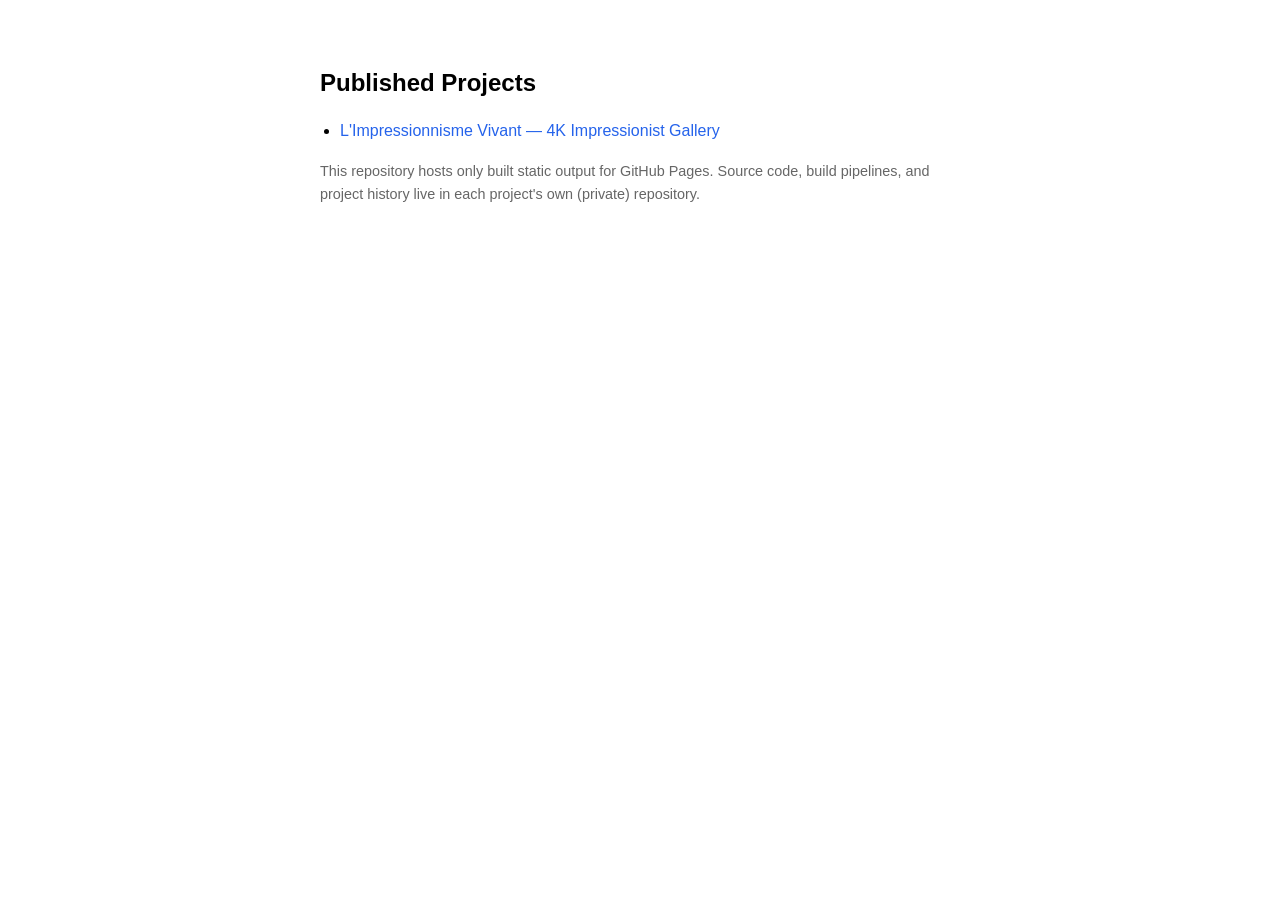
==== index.html @ e75f2860 "init: publish monet-gallery build output Initial population of this repo for hosting built static ou" ====
<!DOCTYPE html>
<html lang="en">
<head>
<meta charset="UTF-8">
<meta name="viewport" content="width=device-width, initial-scale=1.0">
<title>lgtkgtv · Published Projects</title>
<meta name="description" content="Published static sites for lgtkgtv's projects. Source code for each project lives in its own private repository; this repo holds only built output for GitHub Pages hosting.">
<style>
  :root { color-scheme: light dark; }
  body {
    font-family: -apple-system, BlinkMacSystemFont, "Segoe UI", sans-serif;
    max-width: 640px;
    margin: 4rem auto;
    padding: 0 1.5rem;
    line-height: 1.6;
  }
  h1 { font-size: 1.5rem; }
  ul { padding-left: 1.25rem; }
  li { margin: 0.5rem 0; }
  a { color: #2563eb; text-decoration: none; }
  a:hover { text-decoration: underline; }
  p.note { color: #666; font-size: 0.9rem; }
</style>
</head>
<body>
<h1>Published Projects</h1>
<ul>
  <li><a href="./monet-gallery/">L'Impressionnisme Vivant — 4K Impressionist Gallery</a></li>
</ul>
<p class="note">This repository hosts only built static output for GitHub Pages. Source code, build pipelines, and project history live in each project's own (private) repository.</p>
</body>
</html>
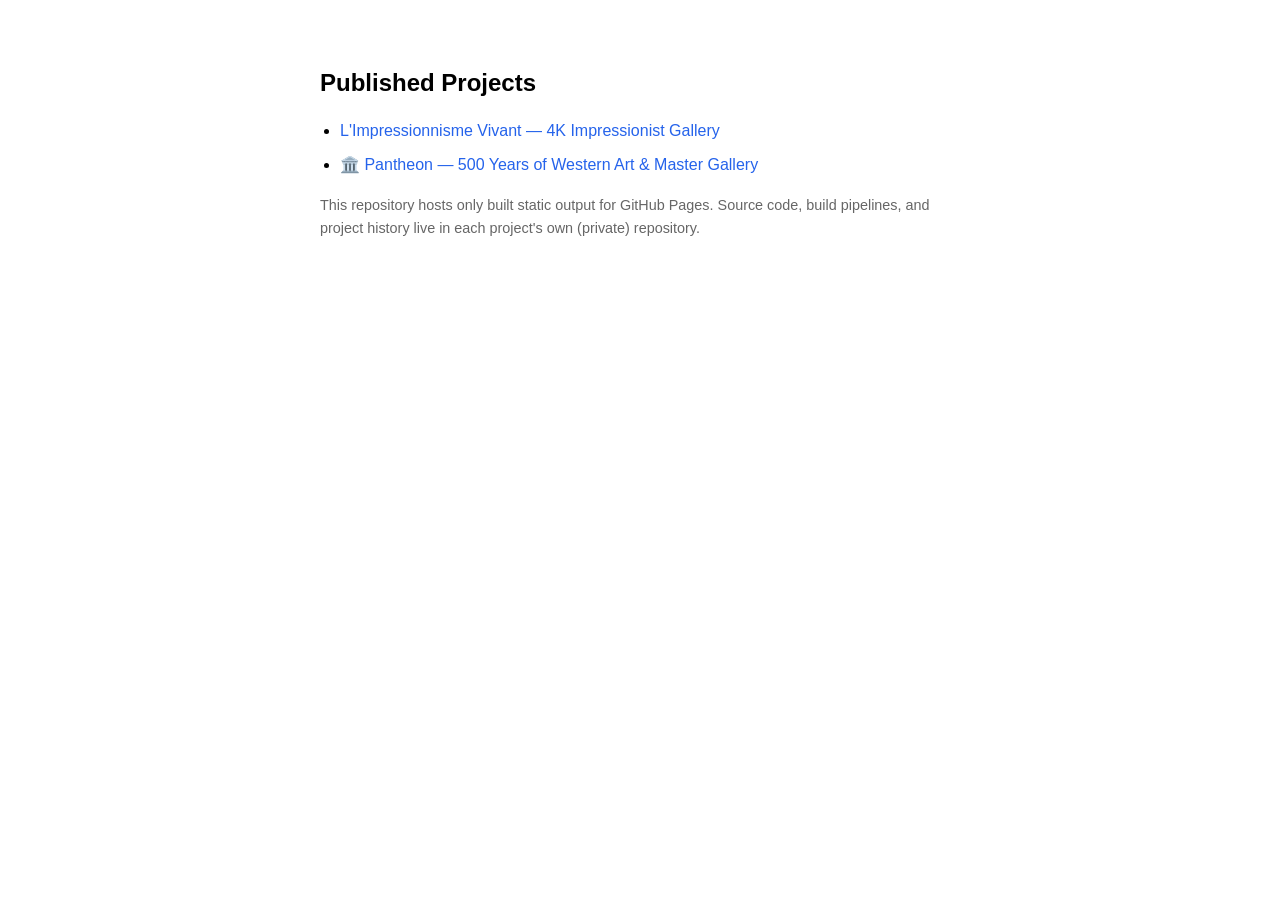
==== commit 5513f350: "feat: publish pantheon-art master exhibition to pub showcase" ====
--- a/index.html
+++ b/index.html
@@ -26,6 +26,7 @@
 <h1>Published Projects</h1>
 <ul>
   <li><a href="./monet-gallery/">L'Impressionnisme Vivant — 4K Impressionist Gallery</a></li>
+  <li><a href="./pantheon-art/">🏛️ Pantheon — 500 Years of Western Art &amp; Master Gallery</a></li>
 </ul>
 <p class="note">This repository hosts only built static output for GitHub Pages. Source code, build pipelines, and project history live in each project's own (private) repository.</p>
 </body>
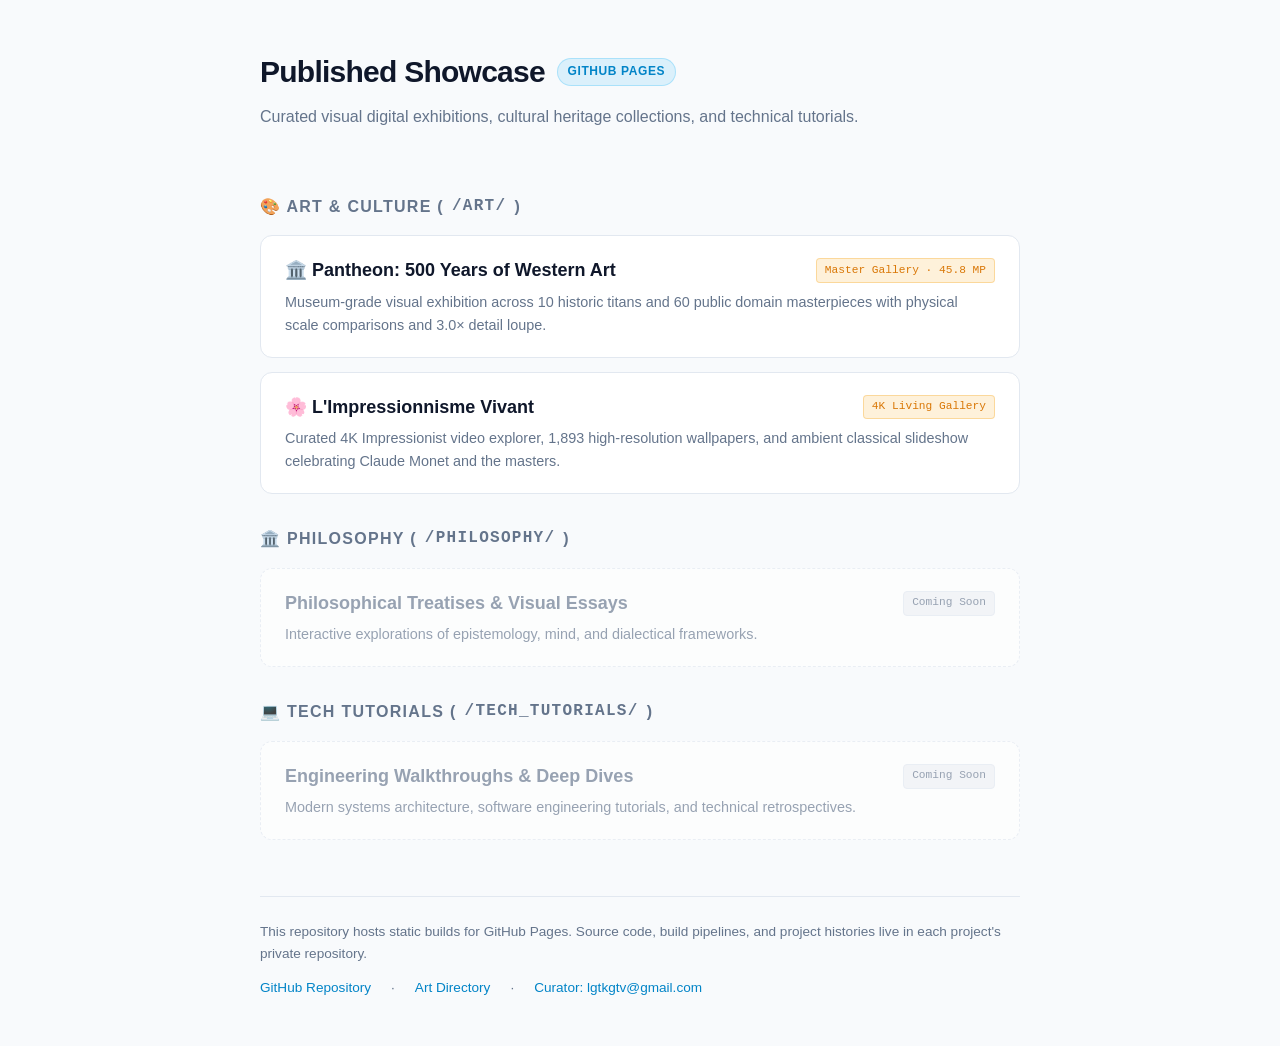
==== commit f22e8d8f: "refactor: reorganize pub into art, philosophy, and tech_tutorials directories" ====
--- a/index.html
+++ b/index.html
@@ -1,33 +1,280 @@
 <!DOCTYPE html>
 <html lang="en">
 <head>
-<meta charset="UTF-8">
-<meta name="viewport" content="width=device-width, initial-scale=1.0">
-<title>lgtkgtv · Published Projects</title>
-<meta name="description" content="Published static sites for lgtkgtv's projects. Source code for each project lives in its own private repository; this repo holds only built output for GitHub Pages hosting.">
-<style>
-  :root { color-scheme: light dark; }
-  body {
-    font-family: -apple-system, BlinkMacSystemFont, "Segoe UI", sans-serif;
-    max-width: 640px;
-    margin: 4rem auto;
-    padding: 0 1.5rem;
-    line-height: 1.6;
-  }
-  h1 { font-size: 1.5rem; }
-  ul { padding-left: 1.25rem; }
-  li { margin: 0.5rem 0; }
-  a { color: #2563eb; text-decoration: none; }
-  a:hover { text-decoration: underline; }
-  p.note { color: #666; font-size: 0.9rem; }
-</style>
+  <meta charset="UTF-8">
+  <meta name="viewport" content="width=device-width, initial-scale=1.0">
+  <title>lgtkgtv · Published Showcase</title>
+  <meta name="description" content="Published static web exhibitions, visual essays, and technical tutorials by lgtkgtv. Hosted on GitHub Pages.">
+  <style>
+    :root {
+      color-scheme: light dark;
+      --bg: #090d16;
+      --surface: #111726;
+      --surface-hover: #172033;
+      --border: #1e293b;
+      --text: #f1f5f9;
+      --text-muted: #94a3b8;
+      --accent: #38bdf8;
+      --accent-hover: #7dd3fc;
+      --gold: #f59e0b;
+    }
+
+    @media (prefers-color-scheme: light) {
+      :root {
+        --bg: #f8fafc;
+        --surface: #ffffff;
+        --surface-hover: #f1f5f9;
+        --border: #e2e8f0;
+        --text: #0f172a;
+        --text-muted: #64748b;
+        --accent: #0284c7;
+        --accent-hover: #0369a1;
+        --gold: #d97706;
+      }
+    }
+
+    * { box-sizing: border-box; margin: 0; padding: 0; }
+    
+    body {
+      font-family: -apple-system, BlinkMacSystemFont, "Segoe UI", Roboto, Helvetica, Arial, sans-serif;
+      background-color: var(--bg);
+      color: var(--text);
+      line-height: 1.6;
+      padding: 3rem 1.5rem;
+      min-height: 100vh;
+      display: flex;
+      flex-direction: column;
+      align-items: center;
+    }
+
+    .container {
+      width: 100%;
+      max-width: 760px;
+    }
+
+    header {
+      margin-bottom: 2.5rem;
+      border-b: 1px solid var(--border);
+      padding-bottom: 1.5rem;
+    }
+
+    .brand {
+      display: flex;
+      align-items: center;
+      gap: 0.75rem;
+      margin-bottom: 0.5rem;
+    }
+
+    .badge {
+      font-size: 0.75rem;
+      font-weight: 600;
+      text-transform: uppercase;
+      letter-spacing: 0.05em;
+      padding: 0.2rem 0.6rem;
+      border-radius: 9999px;
+      background-color: rgba(56, 189, 248, 0.15);
+      color: var(--accent);
+      border: 1px solid rgba(56, 189, 248, 0.3);
+    }
+
+    h1 {
+      font-size: 1.875rem;
+      font-weight: 700;
+      letter-spacing: -0.025em;
+    }
+
+    .lead {
+      color: var(--text-muted);
+      font-size: 1rem;
+      margin-top: 0.5rem;
+    }
+
+    .section-title {
+      font-size: 1rem;
+      font-weight: 600;
+      text-transform: uppercase;
+      letter-spacing: 0.08em;
+      color: var(--text-muted);
+      margin: 2rem 0 1rem 0;
+      display: flex;
+      align-items: center;
+      gap: 0.5rem;
+    }
+
+    .project-grid {
+      display: flex;
+      flex-direction: column;
+      gap: 0.875rem;
+    }
+
+    .card {
+      display: block;
+      background-color: var(--surface);
+      border: 1px solid var(--border);
+      border-radius: 0.75rem;
+      padding: 1.25rem 1.5rem;
+      text-decoration: none;
+      color: inherit;
+      transition: all 0.2s ease;
+    }
+
+    .card:hover {
+      background-color: var(--surface-hover);
+      border-color: var(--accent);
+      transform: translateY(-1px);
+    }
+
+    .card-header {
+      display: flex;
+      align-items: center;
+      justify-content: space-between;
+      margin-bottom: 0.35rem;
+    }
+
+    .card-title {
+      font-size: 1.125rem;
+      font-weight: 600;
+      color: var(--text);
+    }
+
+    .card:hover .card-title {
+      color: var(--accent);
+    }
+
+    .card-tag {
+      font-size: 0.7rem;
+      font-family: monospace;
+      padding: 0.15rem 0.5rem;
+      border-radius: 0.25rem;
+      background-color: rgba(245, 158, 11, 0.15);
+      color: var(--gold);
+      border: 1px solid rgba(245, 158, 11, 0.3);
+    }
+
+    .card-desc {
+      font-size: 0.9rem;
+      color: var(--text-muted);
+    }
+
+    .card-muted {
+      opacity: 0.65;
+      cursor: not-allowed;
+      border-style: dashed;
+    }
+
+    .card-muted:hover {
+      transform: none;
+      background-color: var(--surface);
+      border-color: var(--border);
+    }
+
+    .card-muted .card-title {
+      color: var(--text-muted);
+    }
+
+    footer {
+      margin-top: 3.5rem;
+      padding-top: 1.5rem;
+      border-top: 1px solid var(--border);
+      font-size: 0.85rem;
+      color: var(--text-muted);
+      display: flex;
+      flex-direction: column;
+      gap: 0.75rem;
+      width: 100%;
+      max-width: 760px;
+    }
+
+    .footer-links {
+      display: flex;
+      gap: 1.25rem;
+      flex-wrap: wrap;
+    }
+
+    .footer-links a {
+      color: var(--accent);
+      text-decoration: none;
+    }
+
+    .footer-links a:hover {
+      text-decoration: underline;
+    }
+  </style>
 </head>
 <body>
-<h1>Published Projects</h1>
-<ul>
-  <li><a href="./monet-gallery/">L'Impressionnisme Vivant — 4K Impressionist Gallery</a></li>
-  <li><a href="./pantheon-art/">🏛️ Pantheon — 500 Years of Western Art &amp; Master Gallery</a></li>
-</ul>
-<p class="note">This repository hosts only built static output for GitHub Pages. Source code, build pipelines, and project history live in each project's own (private) repository.</p>
+
+  <main class="container">
+    <header>
+      <div class="brand">
+        <h1>Published Showcase</h1>
+        <span class="badge">GitHub Pages</span>
+      </div>
+      <p class="lead">Curated visual digital exhibitions, cultural heritage collections, and technical tutorials.</p>
+    </header>
+
+    <!-- Art Category -->
+    <section>
+      <h2 class="section-title">🎨 Art &amp; Culture (<code>/art/</code>)</h2>
+      <div class="project-grid">
+
+        <a class="card" href="./art/pantheon-art/">
+          <div class="card-header">
+            <span class="card-title">🏛️ Pantheon: 500 Years of Western Art</span>
+            <span class="card-tag">Master Gallery · 45.8 MP</span>
+          </div>
+          <p class="card-desc">Museum-grade visual exhibition across 10 historic titans and 60 public domain masterpieces with physical scale comparisons and 3.0× detail loupe.</p>
+        </a>
+
+        <a class="card" href="./art/monet-gallery/">
+          <div class="card-header">
+            <span class="card-title">🌸 L'Impressionnisme Vivant</span>
+            <span class="card-tag">4K Living Gallery</span>
+          </div>
+          <p class="card-desc">Curated 4K Impressionist video explorer, 1,893 high-resolution wallpapers, and ambient classical slideshow celebrating Claude Monet and the masters.</p>
+        </a>
+
+      </div>
+    </section>
+
+    <!-- Philosophy Category -->
+    <section>
+      <h2 class="section-title">🏛️ Philosophy (<code>/philosophy/</code>)</h2>
+      <div class="project-grid">
+        <div class="card card-muted">
+          <div class="card-header">
+            <span class="card-title">Philosophical Treatises &amp; Visual Essays</span>
+            <span class="card-tag" style="background-color: rgba(148, 163, 184, 0.15); color: var(--text-muted); border-color: var(--border);">Coming Soon</span>
+          </div>
+          <p class="card-desc">Interactive explorations of epistemology, mind, and dialectical frameworks.</p>
+        </div>
+      </div>
+    </section>
+
+    <!-- Tech Tutorials Category -->
+    <section>
+      <h2 class="section-title">💻 Tech Tutorials (<code>/tech_tutorials/</code>)</h2>
+      <div class="project-grid">
+        <div class="card card-muted">
+          <div class="card-header">
+            <span class="card-title">Engineering Walkthroughs &amp; Deep Dives</span>
+            <span class="card-tag" style="background-color: rgba(148, 163, 184, 0.15); color: var(--text-muted); border-color: var(--border);">Coming Soon</span>
+          </div>
+          <p class="card-desc">Modern systems architecture, software engineering tutorials, and technical retrospectives.</p>
+        </div>
+      </div>
+    </section>
+  </main>
+
+  <footer>
+    <p>This repository hosts static builds for GitHub Pages. Source code, build pipelines, and project histories live in each project's private repository.</p>
+    <div class="footer-links">
+      <a href="https://github.com/lgtkgtv/pub" target="_blank" rel="noopener noreferrer">GitHub Repository</a>
+      <span>·</span>
+      <a href="https://github.com/lgtkgtv/pub/tree/main/art">Art Directory</a>
+      <span>·</span>
+      <a href="mailto:lgtkgtv@gmail.com">Curator: lgtkgtv@gmail.com</a>
+    </div>
+  </footer>
+
 </body>
 </html>
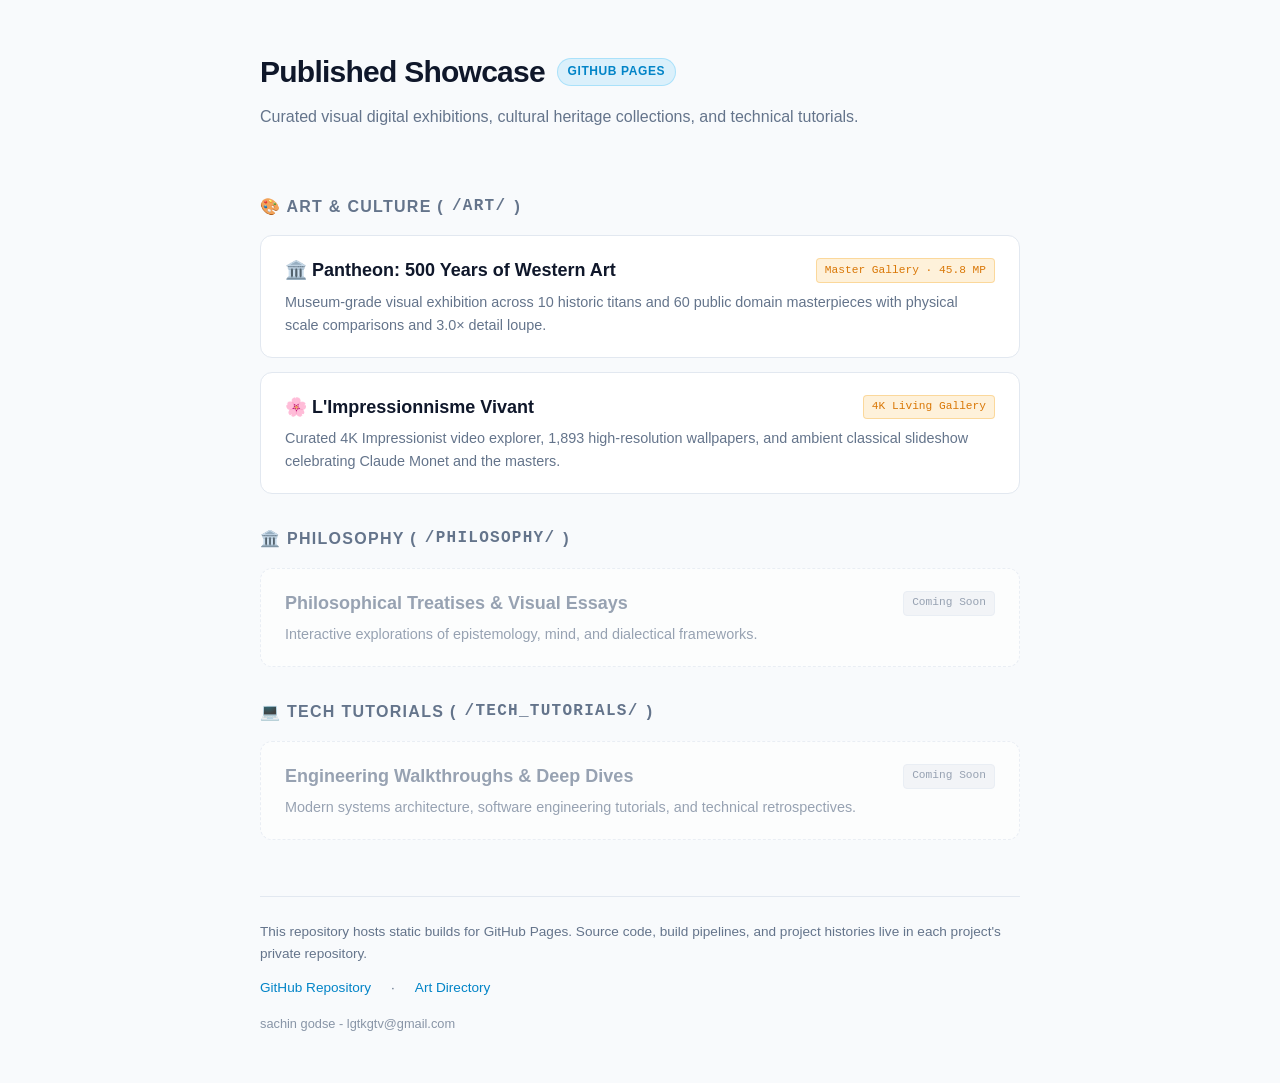
==== commit dcaf599e: "docs: add subtle attribution to sachin godse - lgtkgtv@gmail.com" ====
--- a/index.html
+++ b/index.html
@@ -199,6 +199,22 @@
     .footer-links a:hover {
       text-decoration: underline;
     }
+
+    .attribution {
+      font-size: 0.8rem;
+      color: var(--text-muted);
+      opacity: 0.75;
+      margin-top: 0.25rem;
+    }
+
+    .attribution a {
+      color: inherit;
+      text-decoration: none;
+    }
+
+    .attribution a:hover {
+      text-decoration: underline;
+    }
   </style>
 </head>
 <body>
@@ -271,9 +287,8 @@
       <a href="https://github.com/lgtkgtv/pub" target="_blank" rel="noopener noreferrer">GitHub Repository</a>
       <span>·</span>
       <a href="https://github.com/lgtkgtv/pub/tree/main/art">Art Directory</a>
-      <span>·</span>
-      <a href="mailto:lgtkgtv@gmail.com">Curator: lgtkgtv@gmail.com</a>
     </div>
+    <p class="attribution">sachin godse - <a href="mailto:lgtkgtv@gmail.com">lgtkgtv@gmail.com</a></p>
   </footer>
 
 </body>
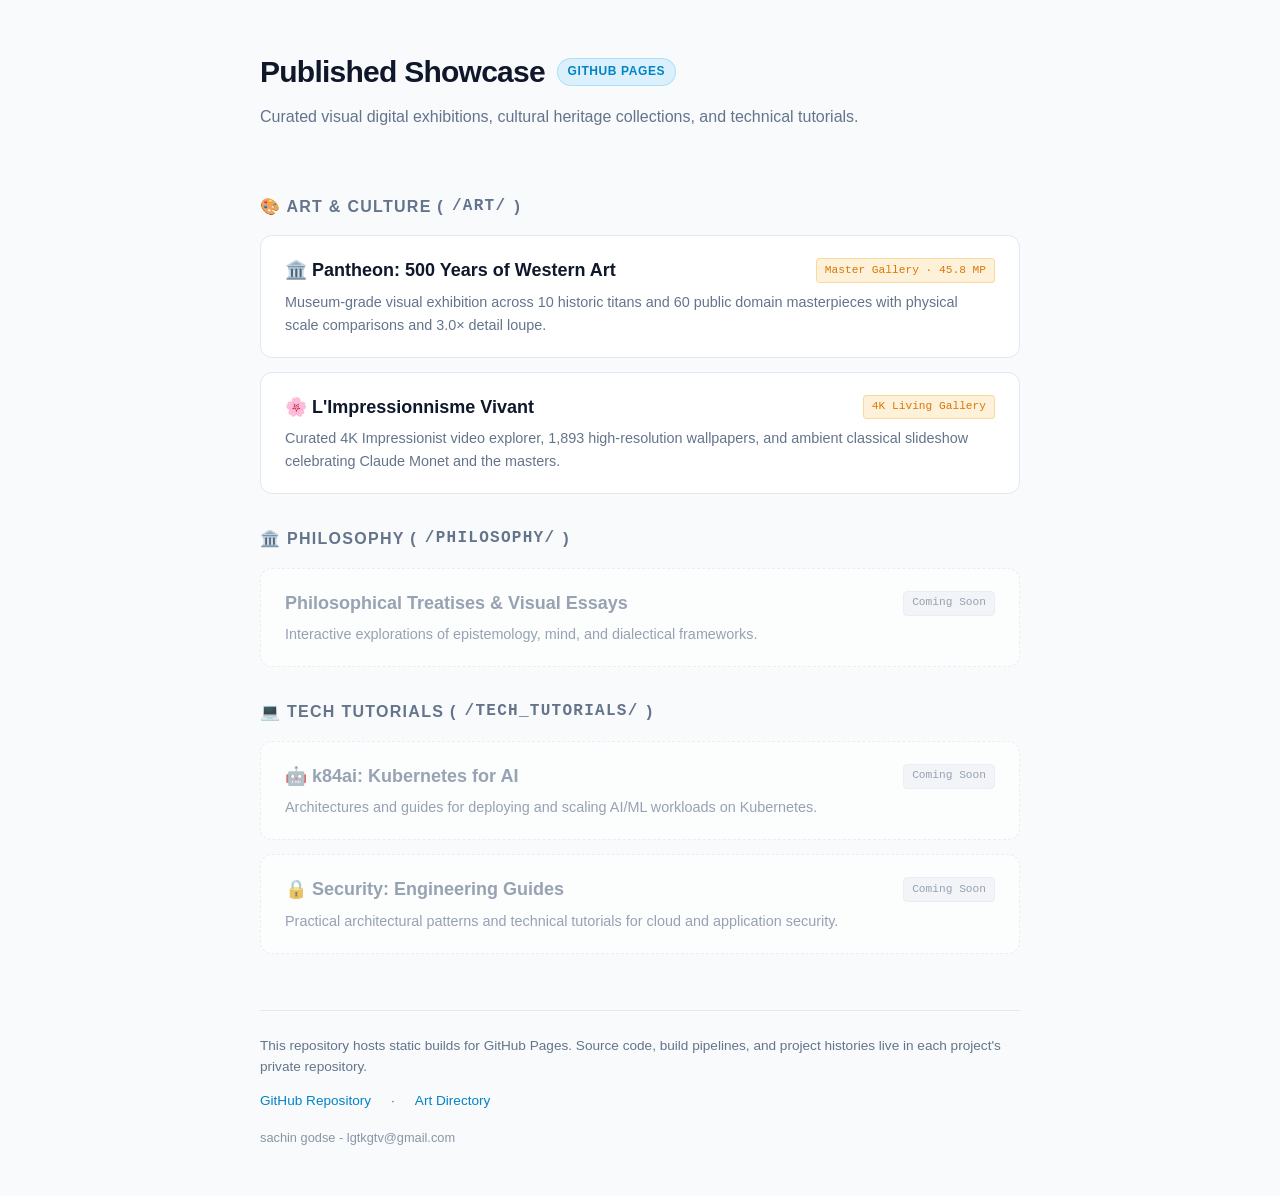
==== commit 65f43825: "feat(tech_tutorials): add k84ai and security directories and tracks" ====
--- a/index.html
+++ b/index.html
@@ -272,10 +272,17 @@
       <div class="project-grid">
         <div class="card card-muted">
           <div class="card-header">
-            <span class="card-title">Engineering Walkthroughs &amp; Deep Dives</span>
+            <span class="card-title">🤖 k84ai: Kubernetes for AI</span>
             <span class="card-tag" style="background-color: rgba(148, 163, 184, 0.15); color: var(--text-muted); border-color: var(--border);">Coming Soon</span>
           </div>
-          <p class="card-desc">Modern systems architecture, software engineering tutorials, and technical retrospectives.</p>
+          <p class="card-desc">Architectures and guides for deploying and scaling AI/ML workloads on Kubernetes.</p>
+        </div>
+        <div class="card card-muted">
+          <div class="card-header">
+            <span class="card-title">🔒 Security: Engineering Guides</span>
+            <span class="card-tag" style="background-color: rgba(148, 163, 184, 0.15); color: var(--text-muted); border-color: var(--border);">Coming Soon</span>
+          </div>
+          <p class="card-desc">Practical architectural patterns and technical tutorials for cloud and application security.</p>
         </div>
       </div>
     </section>
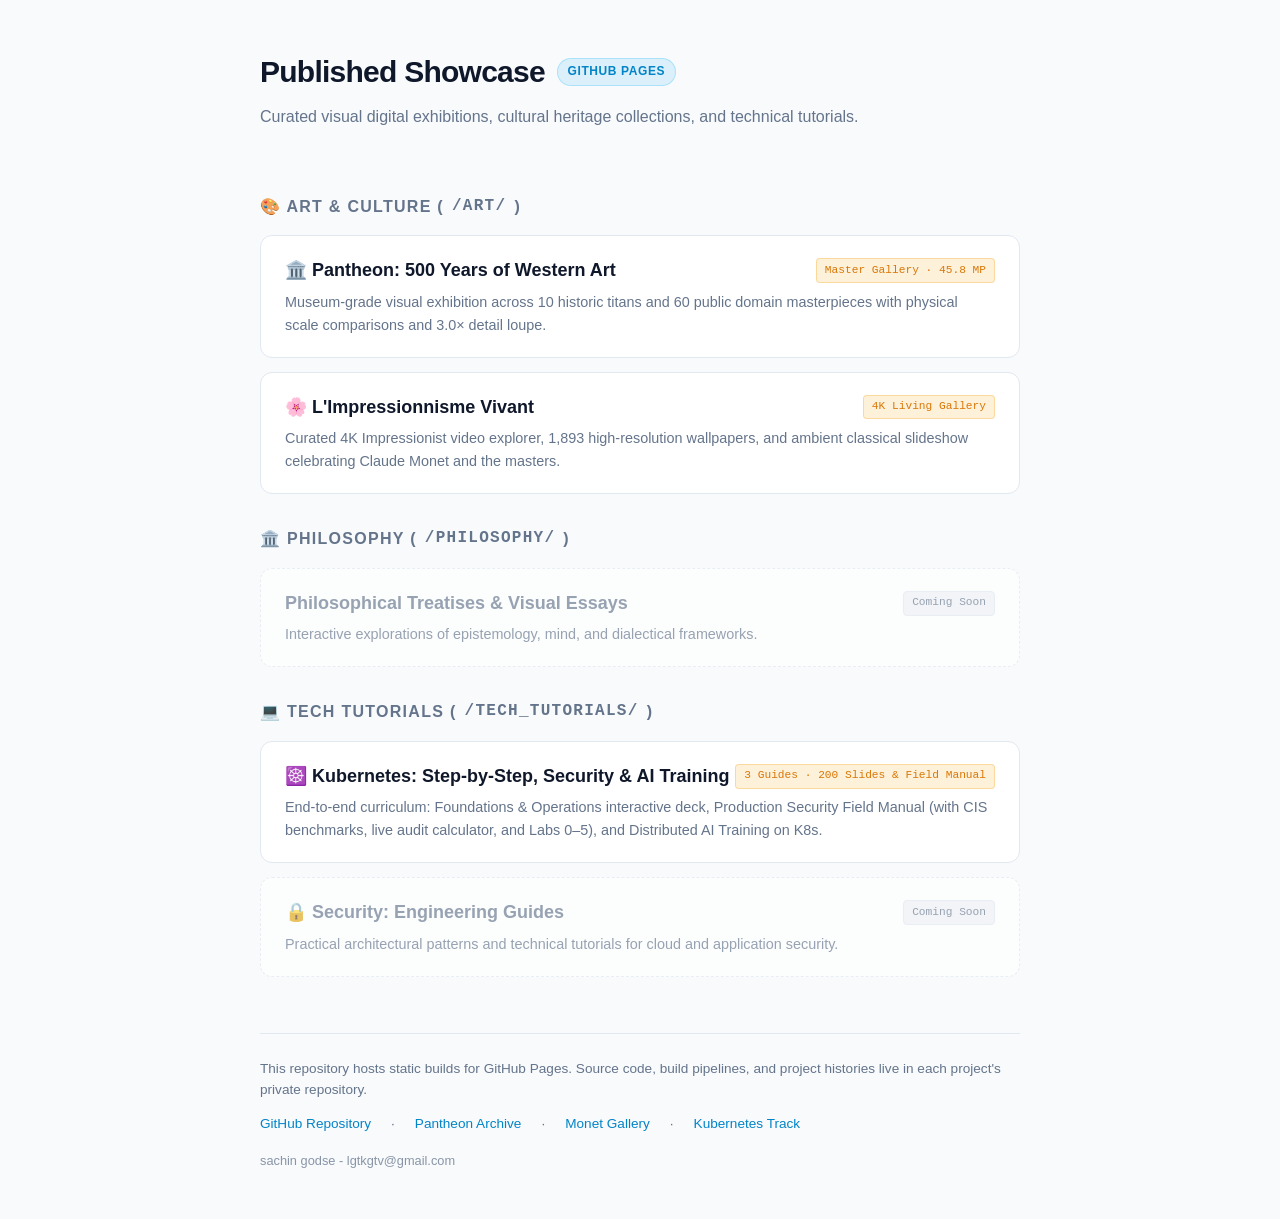
==== commit 26a6f2f6: "feat(tech_tutorials): rename k84ai to k8 and publish interactive tutorial suite" ====
--- a/index.html
+++ b/index.html
@@ -270,13 +270,13 @@
     <section>
       <h2 class="section-title">💻 Tech Tutorials (<code>/tech_tutorials/</code>)</h2>
       <div class="project-grid">
-        <div class="card card-muted">
-          <div class="card-header">
-            <span class="card-title">🤖 k84ai: Kubernetes for AI</span>
-            <span class="card-tag" style="background-color: rgba(148, 163, 184, 0.15); color: var(--text-muted); border-color: var(--border);">Coming Soon</span>
-          </div>
-          <p class="card-desc">Architectures and guides for deploying and scaling AI/ML workloads on Kubernetes.</p>
-        </div>
+        <a class="card" href="./tech_tutorials/k8/">
+          <div class="card-header">
+            <span class="card-title">☸️ Kubernetes: Step-by-Step, Security &amp; AI Training</span>
+            <span class="card-tag">3 Guides · 200 Slides &amp; Field Manual</span>
+          </div>
+          <p class="card-desc">End-to-end curriculum: Foundations &amp; Operations interactive deck, Production Security Field Manual (with CIS benchmarks, live audit calculator, and Labs 0–5), and Distributed AI Training on K8s.</p>
+        </a>
         <div class="card card-muted">
           <div class="card-header">
             <span class="card-title">🔒 Security: Engineering Guides</span>
@@ -293,7 +293,11 @@
     <div class="footer-links">
       <a href="https://github.com/lgtkgtv/pub" target="_blank" rel="noopener noreferrer">GitHub Repository</a>
       <span>·</span>
-      <a href="https://github.com/lgtkgtv/pub/tree/main/art">Art Directory</a>
+      <a href="./art/pantheon-art/">Pantheon Archive</a>
+      <span>·</span>
+      <a href="./art/monet-gallery/">Monet Gallery</a>
+      <span>·</span>
+      <a href="./tech_tutorials/k8/">Kubernetes Track</a>
     </div>
     <p class="attribution">sachin godse - <a href="mailto:lgtkgtv@gmail.com">lgtkgtv@gmail.com</a></p>
   </footer>
